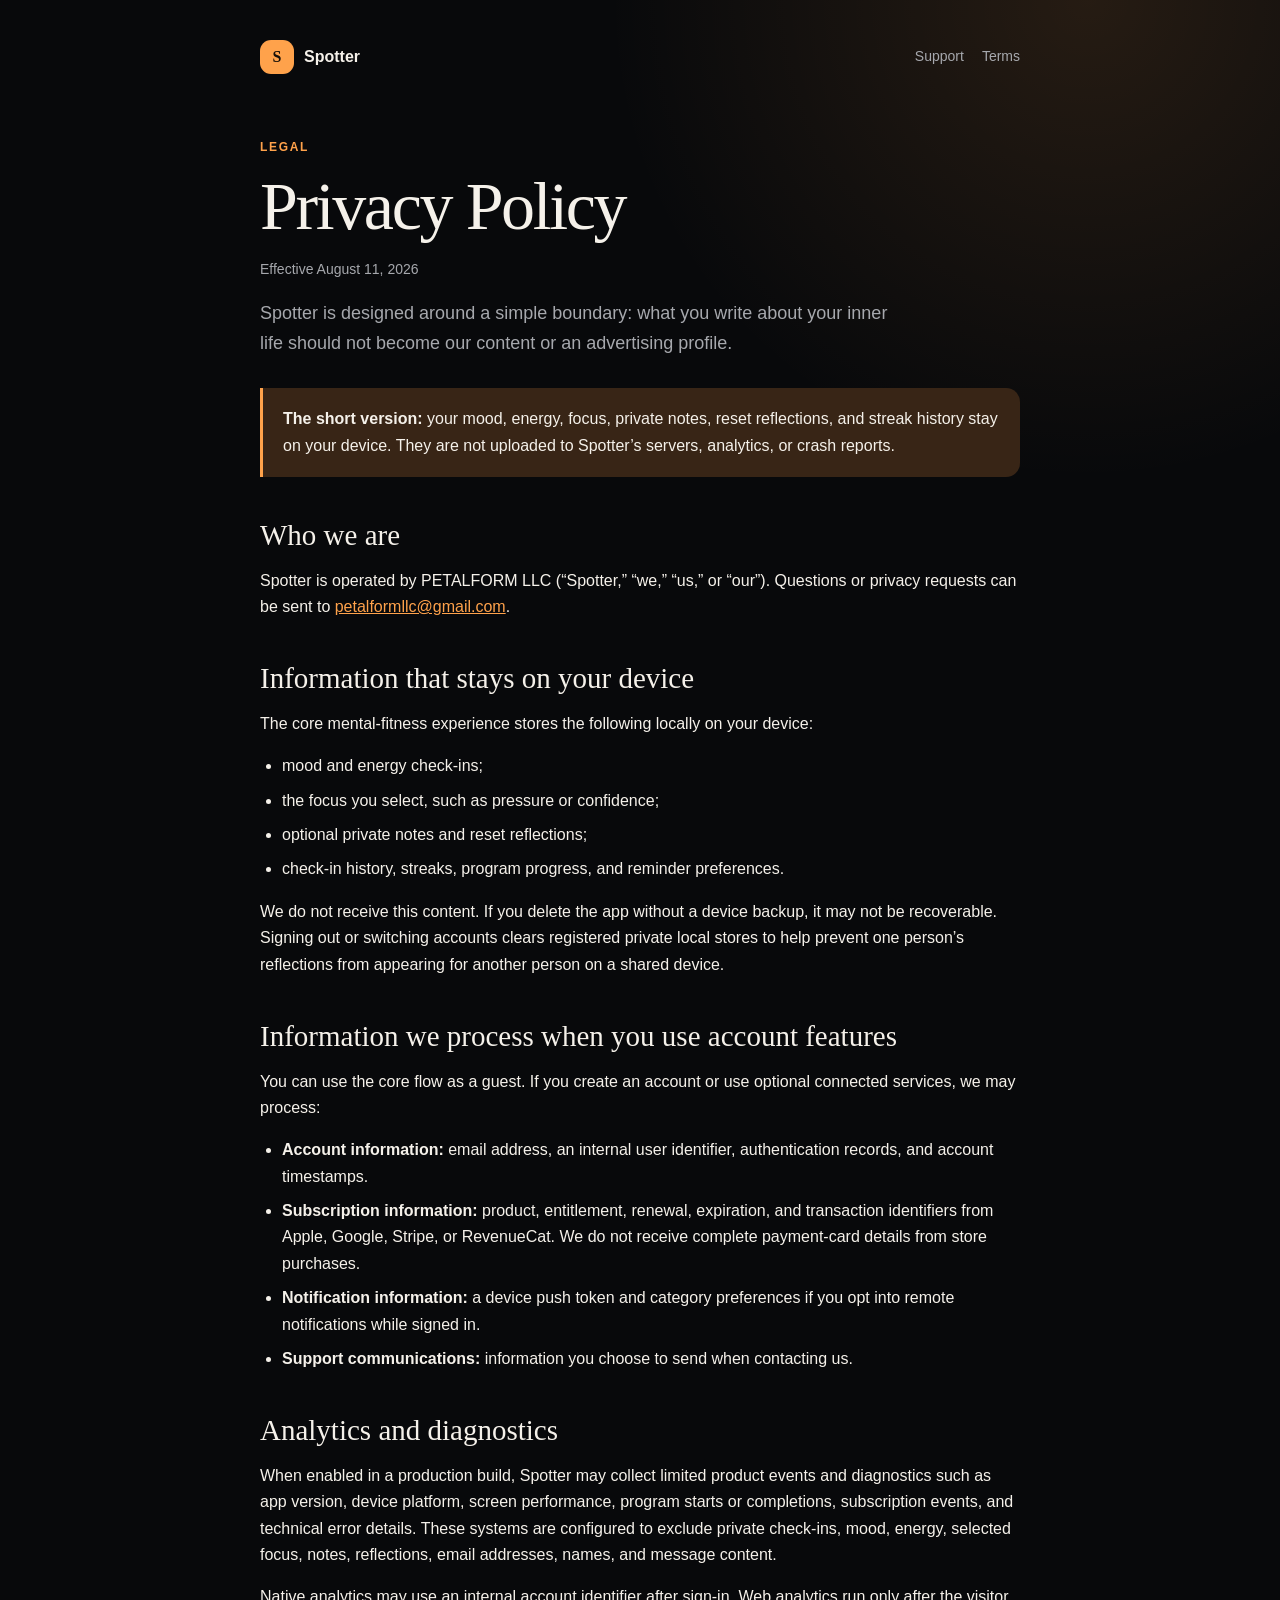
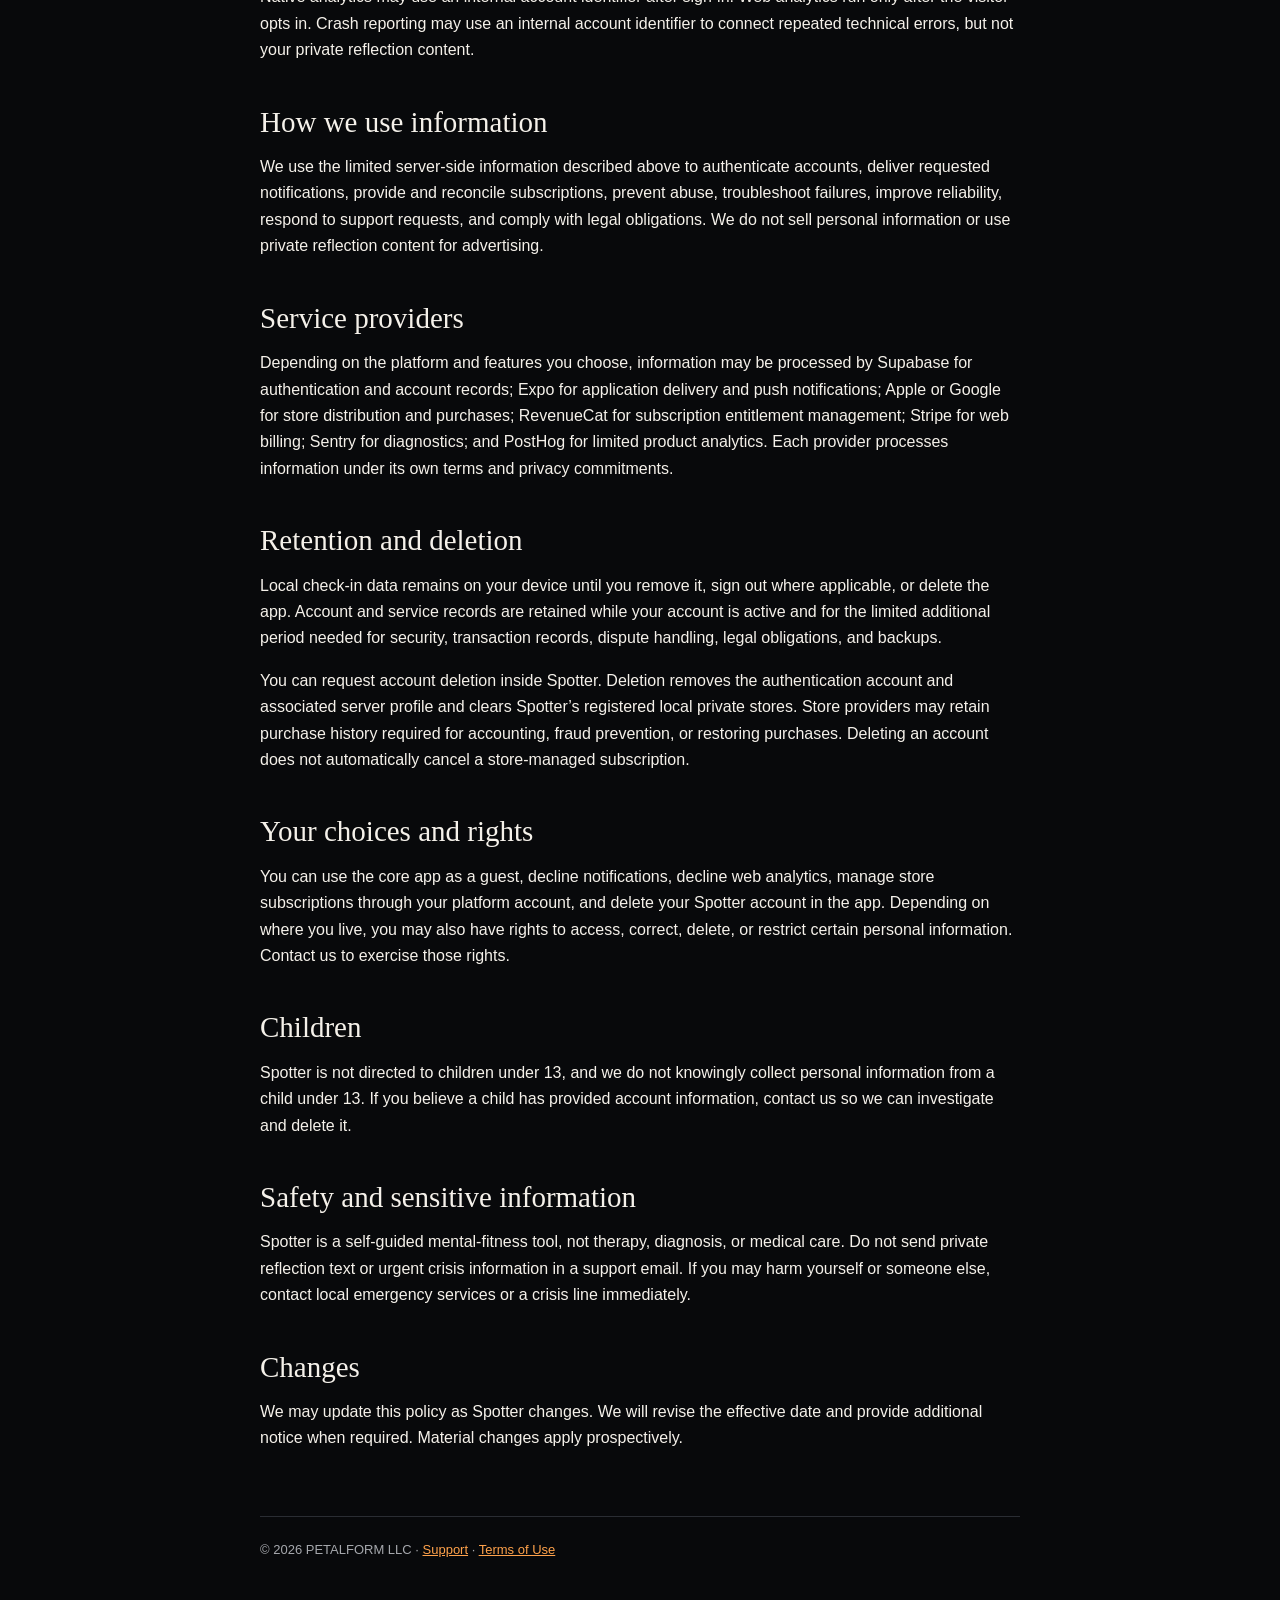
==== privacy/index.html @ 4a674182 "Publish Spotter support and legal pages" ====
<!doctype html>
<html lang="en">
<head>
  <meta charset="utf-8">
  <meta name="viewport" content="width=device-width, initial-scale=1">
  <meta name="description" content="Spotter Privacy Policy.">
  <title>Spotter · Privacy Policy</title>
  <link rel="stylesheet" href="../styles.css">
</head>
<body>
  <main class="shell">
    <nav aria-label="Primary">
      <a class="brand" href="../"><span class="mark">S</span>Spotter</a>
      <div class="nav-links">
        <a href="../">Support</a>
        <a href="../terms/">Terms</a>
      </div>
    </nav>

    <p class="eyebrow">Legal</p>
    <h1>Privacy Policy</h1>
    <p class="updated">Effective August 11, 2026</p>
    <p class="lede">Spotter is designed around a simple boundary: what you write about your inner life should not become our content or an advertising profile.</p>

    <div class="notice"><strong>The short version:</strong> your mood, energy, focus, private notes, reset reflections, and streak history stay on your device. They are not uploaded to Spotter’s servers, analytics, or crash reports.</div>

    <h2>Who we are</h2>
    <p>Spotter is operated by PETALFORM LLC (“Spotter,” “we,” “us,” or “our”). Questions or privacy requests can be sent to <a href="mailto:petalformllc@gmail.com">petalformllc@gmail.com</a>.</p>

    <h2>Information that stays on your device</h2>
    <p>The core mental-fitness experience stores the following locally on your device:</p>
    <ul>
      <li>mood and energy check-ins;</li>
      <li>the focus you select, such as pressure or confidence;</li>
      <li>optional private notes and reset reflections;</li>
      <li>check-in history, streaks, program progress, and reminder preferences.</li>
    </ul>
    <p>We do not receive this content. If you delete the app without a device backup, it may not be recoverable. Signing out or switching accounts clears registered private local stores to help prevent one person’s reflections from appearing for another person on a shared device.</p>

    <h2>Information we process when you use account features</h2>
    <p>You can use the core flow as a guest. If you create an account or use optional connected services, we may process:</p>
    <ul>
      <li><strong>Account information:</strong> email address, an internal user identifier, authentication records, and account timestamps.</li>
      <li><strong>Subscription information:</strong> product, entitlement, renewal, expiration, and transaction identifiers from Apple, Google, Stripe, or RevenueCat. We do not receive complete payment-card details from store purchases.</li>
      <li><strong>Notification information:</strong> a device push token and category preferences if you opt into remote notifications while signed in.</li>
      <li><strong>Support communications:</strong> information you choose to send when contacting us.</li>
    </ul>

    <h2>Analytics and diagnostics</h2>
    <p>When enabled in a production build, Spotter may collect limited product events and diagnostics such as app version, device platform, screen performance, program starts or completions, subscription events, and technical error details. These systems are configured to exclude private check-ins, mood, energy, selected focus, notes, reflections, email addresses, names, and message content.</p>
    <p>Native analytics may use an internal account identifier after sign-in. Web analytics run only after the visitor opts in. Crash reporting may use an internal account identifier to connect repeated technical errors, but not your private reflection content.</p>

    <h2>How we use information</h2>
    <p>We use the limited server-side information described above to authenticate accounts, deliver requested notifications, provide and reconcile subscriptions, prevent abuse, troubleshoot failures, improve reliability, respond to support requests, and comply with legal obligations. We do not sell personal information or use private reflection content for advertising.</p>

    <h2>Service providers</h2>
    <p>Depending on the platform and features you choose, information may be processed by Supabase for authentication and account records; Expo for application delivery and push notifications; Apple or Google for store distribution and purchases; RevenueCat for subscription entitlement management; Stripe for web billing; Sentry for diagnostics; and PostHog for limited product analytics. Each provider processes information under its own terms and privacy commitments.</p>

    <h2>Retention and deletion</h2>
    <p>Local check-in data remains on your device until you remove it, sign out where applicable, or delete the app. Account and service records are retained while your account is active and for the limited additional period needed for security, transaction records, dispute handling, legal obligations, and backups.</p>
    <p>You can request account deletion inside Spotter. Deletion removes the authentication account and associated server profile and clears Spotter’s registered local private stores. Store providers may retain purchase history required for accounting, fraud prevention, or restoring purchases. Deleting an account does not automatically cancel a store-managed subscription.</p>

    <h2>Your choices and rights</h2>
    <p>You can use the core app as a guest, decline notifications, decline web analytics, manage store subscriptions through your platform account, and delete your Spotter account in the app. Depending on where you live, you may also have rights to access, correct, delete, or restrict certain personal information. Contact us to exercise those rights.</p>

    <h2>Children</h2>
    <p>Spotter is not directed to children under 13, and we do not knowingly collect personal information from a child under 13. If you believe a child has provided account information, contact us so we can investigate and delete it.</p>

    <h2>Safety and sensitive information</h2>
    <p>Spotter is a self-guided mental-fitness tool, not therapy, diagnosis, or medical care. Do not send private reflection text or urgent crisis information in a support email. If you may harm yourself or someone else, contact local emergency services or a crisis line immediately.</p>

    <h2>Changes</h2>
    <p>We may update this policy as Spotter changes. We will revise the effective date and provide additional notice when required. Material changes apply prospectively.</p>

    <footer>© 2026 PETALFORM LLC · <a href="../">Support</a> · <a href="../terms/">Terms of Use</a></footer>
  </main>
</body>
</html>
---- styles.css ----
:root {
  color-scheme: dark;
  --bg: #08090b;
  --surface: #111317;
  --surface-strong: #191c21;
  --text: #f5f1ea;
  --muted: #a6a8ad;
  --line: #2a2d33;
  --accent: #ffa24b;
  --accent-soft: #382516;
  font-family: Inter, ui-sans-serif, -apple-system, BlinkMacSystemFont, "Segoe UI", sans-serif;
}

* { box-sizing: border-box; }

body {
  margin: 0;
  background:
    radial-gradient(circle at 85% 0%, rgba(255, 162, 75, 0.12), transparent 30rem),
    var(--bg);
  color: var(--text);
  line-height: 1.65;
}

a { color: var(--accent); }

.shell {
  width: min(760px, calc(100% - 40px));
  margin: 0 auto;
  padding: 40px 0 80px;
}

nav {
  display: flex;
  align-items: center;
  justify-content: space-between;
  gap: 20px;
  margin-bottom: 64px;
}

.brand {
  display: inline-flex;
  align-items: center;
  gap: 10px;
  color: var(--text);
  font-weight: 800;
  text-decoration: none;
}

.mark {
  display: grid;
  width: 34px;
  height: 34px;
  place-items: center;
  border-radius: 11px;
  background: var(--accent);
  color: #17100a;
  font-family: Georgia, serif;
  font-weight: 700;
}

.nav-links { display: flex; gap: 18px; }
.nav-links a { color: var(--muted); text-decoration: none; font-size: 14px; }
.nav-links a:hover { color: var(--text); }

.eyebrow {
  margin: 0 0 10px;
  color: var(--accent);
  font-size: 12px;
  font-weight: 900;
  letter-spacing: 0.14em;
  text-transform: uppercase;
}

h1, h2 {
  font-family: Georgia, "Times New Roman", serif;
  font-weight: 400;
  line-height: 1.12;
}

h1 { margin: 0; font-size: clamp(42px, 8vw, 68px); letter-spacing: -0.035em; }
h2 { margin: 42px 0 12px; font-size: 29px; }

.lede { max-width: 650px; color: var(--muted); font-size: 18px; }
.updated { color: var(--muted); font-size: 14px; }

.card {
  margin-top: 30px;
  padding: 24px;
  border: 1px solid var(--line);
  border-radius: 22px;
  background: linear-gradient(145deg, var(--surface), var(--surface-strong));
}

.card h2 { margin-top: 0; }
ul { padding-left: 22px; }
li + li { margin-top: 8px; }

.notice {
  margin: 30px 0;
  padding: 18px 20px;
  border-left: 3px solid var(--accent);
  border-radius: 0 14px 14px 0;
  background: var(--accent-soft);
}

footer {
  margin-top: 64px;
  padding-top: 22px;
  border-top: 1px solid var(--line);
  color: var(--muted);
  font-size: 13px;
}

@media (max-width: 560px) {
  .shell { width: min(100% - 28px, 760px); padding-top: 24px; }
  nav { align-items: flex-start; margin-bottom: 48px; }
  .nav-links { flex-direction: column; gap: 5px; text-align: right; }
  .card { padding: 20px; }
}
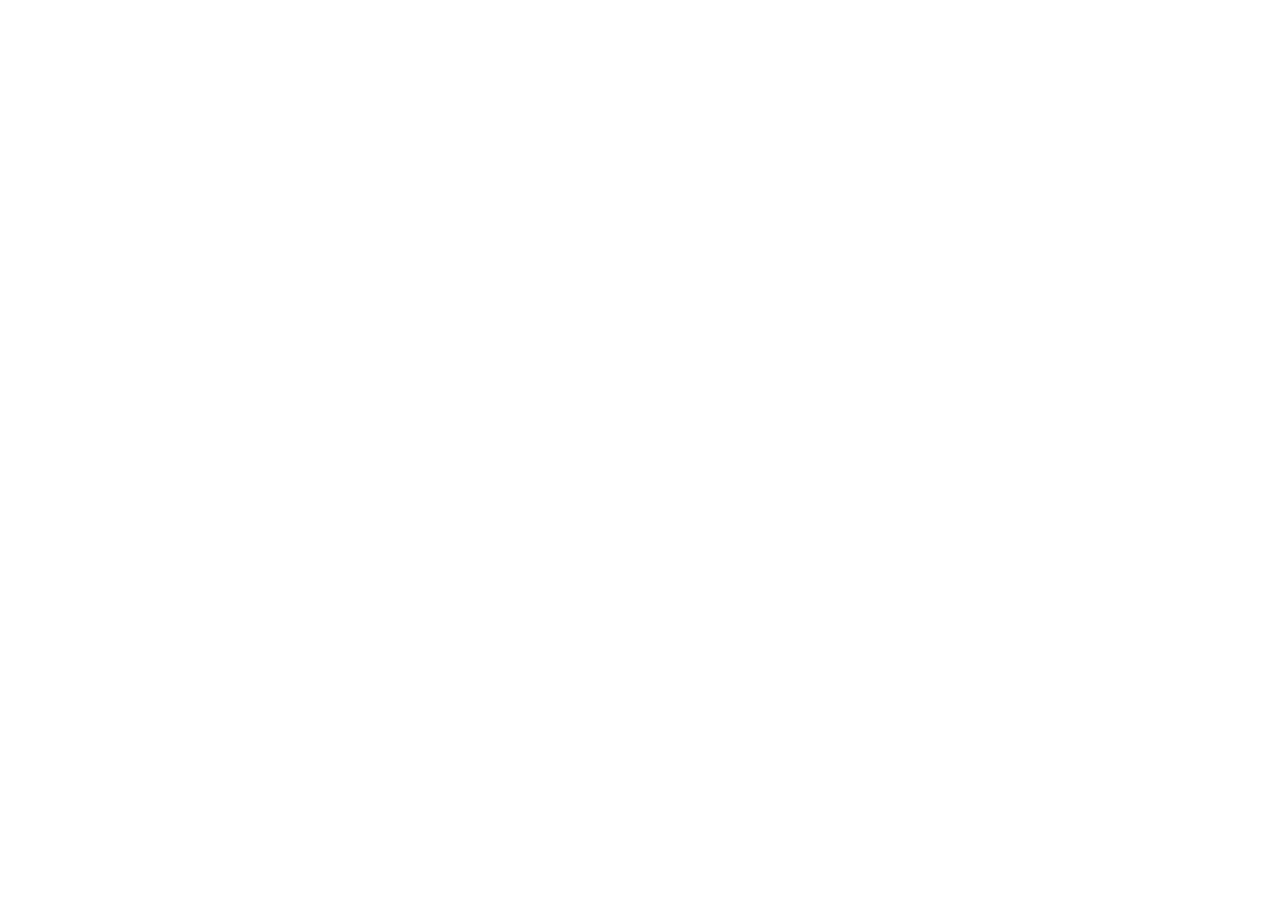
==== commit 054c136f: "Moved to petalformllc.com: every page now redirects to its new address Co-Authored-By: Claude Opus 5" ====
--- a/privacy/index.html
+++ b/privacy/index.html
@@ -1,78 +1,14 @@
 <!doctype html>
 <html lang="en">
 <head>
-  <meta charset="utf-8">
-  <meta name="viewport" content="width=device-width, initial-scale=1">
-  <meta name="description" content="Spotter Privacy Policy.">
-  <title>Spotter · Privacy Policy</title>
-  <link rel="stylesheet" href="../styles.css">
+<meta charset="utf-8">
+<meta name="viewport" content="width=device-width, initial-scale=1">
+<title>Spotter: Privacy Policy · moved to petalformllc.com</title>
+<link rel="canonical" href="https://petalformllc.com/apps/spotter/privacy/">
+<meta http-equiv="refresh" content="0; url=https://petalformllc.com/apps/spotter/privacy/">
+<script>location.replace("https://petalformllc.com/apps/spotter/privacy/" + location.hash)</script>
 </head>
-<body>
-  <main class="shell">
-    <nav aria-label="Primary">
-      <a class="brand" href="../"><span class="mark">S</span>Spotter</a>
-      <div class="nav-links">
-        <a href="../">Support</a>
-        <a href="../terms/">Terms</a>
-      </div>
-    </nav>
-
-    <p class="eyebrow">Legal</p>
-    <h1>Privacy Policy</h1>
-    <p class="updated">Effective August 11, 2026</p>
-    <p class="lede">Spotter is designed around a simple boundary: what you write about your inner life should not become our content or an advertising profile.</p>
-
-    <div class="notice"><strong>The short version:</strong> your mood, energy, focus, private notes, reset reflections, and streak history stay on your device. They are not uploaded to Spotter’s servers, analytics, or crash reports.</div>
-
-    <h2>Who we are</h2>
-    <p>Spotter is operated by PETALFORM LLC (“Spotter,” “we,” “us,” or “our”). Questions or privacy requests can be sent to <a href="mailto:petalformllc@gmail.com">petalformllc@gmail.com</a>.</p>
-
-    <h2>Information that stays on your device</h2>
-    <p>The core mental-fitness experience stores the following locally on your device:</p>
-    <ul>
-      <li>mood and energy check-ins;</li>
-      <li>the focus you select, such as pressure or confidence;</li>
-      <li>optional private notes and reset reflections;</li>
-      <li>check-in history, streaks, program progress, and reminder preferences.</li>
-    </ul>
-    <p>We do not receive this content. If you delete the app without a device backup, it may not be recoverable. Signing out or switching accounts clears registered private local stores to help prevent one person’s reflections from appearing for another person on a shared device.</p>
-
-    <h2>Information we process when you use account features</h2>
-    <p>You can use the core flow as a guest. If you create an account or use optional connected services, we may process:</p>
-    <ul>
-      <li><strong>Account information:</strong> email address, an internal user identifier, authentication records, and account timestamps.</li>
-      <li><strong>Subscription information:</strong> product, entitlement, renewal, expiration, and transaction identifiers from Apple, Google, Stripe, or RevenueCat. We do not receive complete payment-card details from store purchases.</li>
-      <li><strong>Notification information:</strong> a device push token and category preferences if you opt into remote notifications while signed in.</li>
-      <li><strong>Support communications:</strong> information you choose to send when contacting us.</li>
-    </ul>
-
-    <h2>Analytics and diagnostics</h2>
-    <p>When enabled in a production build, Spotter may collect limited product events and diagnostics such as app version, device platform, screen performance, program starts or completions, subscription events, and technical error details. These systems are configured to exclude private check-ins, mood, energy, selected focus, notes, reflections, email addresses, names, and message content.</p>
-    <p>Native analytics may use an internal account identifier after sign-in. Web analytics run only after the visitor opts in. Crash reporting may use an internal account identifier to connect repeated technical errors, but not your private reflection content.</p>
-
-    <h2>How we use information</h2>
-    <p>We use the limited server-side information described above to authenticate accounts, deliver requested notifications, provide and reconcile subscriptions, prevent abuse, troubleshoot failures, improve reliability, respond to support requests, and comply with legal obligations. We do not sell personal information or use private reflection content for advertising.</p>
-
-    <h2>Service providers</h2>
-    <p>Depending on the platform and features you choose, information may be processed by Supabase for authentication and account records; Expo for application delivery and push notifications; Apple or Google for store distribution and purchases; RevenueCat for subscription entitlement management; Stripe for web billing; Sentry for diagnostics; and PostHog for limited product analytics. Each provider processes information under its own terms and privacy commitments.</p>
-
-    <h2>Retention and deletion</h2>
-    <p>Local check-in data remains on your device until you remove it, sign out where applicable, or delete the app. Account and service records are retained while your account is active and for the limited additional period needed for security, transaction records, dispute handling, legal obligations, and backups.</p>
-    <p>You can request account deletion inside Spotter. Deletion removes the authentication account and associated server profile and clears Spotter’s registered local private stores. Store providers may retain purchase history required for accounting, fraud prevention, or restoring purchases. Deleting an account does not automatically cancel a store-managed subscription.</p>
-
-    <h2>Your choices and rights</h2>
-    <p>You can use the core app as a guest, decline notifications, decline web analytics, manage store subscriptions through your platform account, and delete your Spotter account in the app. Depending on where you live, you may also have rights to access, correct, delete, or restrict certain personal information. Contact us to exercise those rights.</p>
-
-    <h2>Children</h2>
-    <p>Spotter is not directed to children under 13, and we do not knowingly collect personal information from a child under 13. If you believe a child has provided account information, contact us so we can investigate and delete it.</p>
-
-    <h2>Safety and sensitive information</h2>
-    <p>Spotter is a self-guided mental-fitness tool, not therapy, diagnosis, or medical care. Do not send private reflection text or urgent crisis information in a support email. If you may harm yourself or someone else, contact local emergency services or a crisis line immediately.</p>
-
-    <h2>Changes</h2>
-    <p>We may update this policy as Spotter changes. We will revise the effective date and provide additional notice when required. Material changes apply prospectively.</p>
-
-    <footer>© 2026 PETALFORM LLC · <a href="../">Support</a> · <a href="../terms/">Terms of Use</a></footer>
-  </main>
+<body style="font:17px/1.6 system-ui,sans-serif;max-width:560px;margin:15vh auto;padding:0 20px">
+<p>This page has moved to <a href="https://petalformllc.com/apps/spotter/privacy/">petalformllc.com/apps/spotter/privacy/</a>.</p>
 </body>
 </html>
